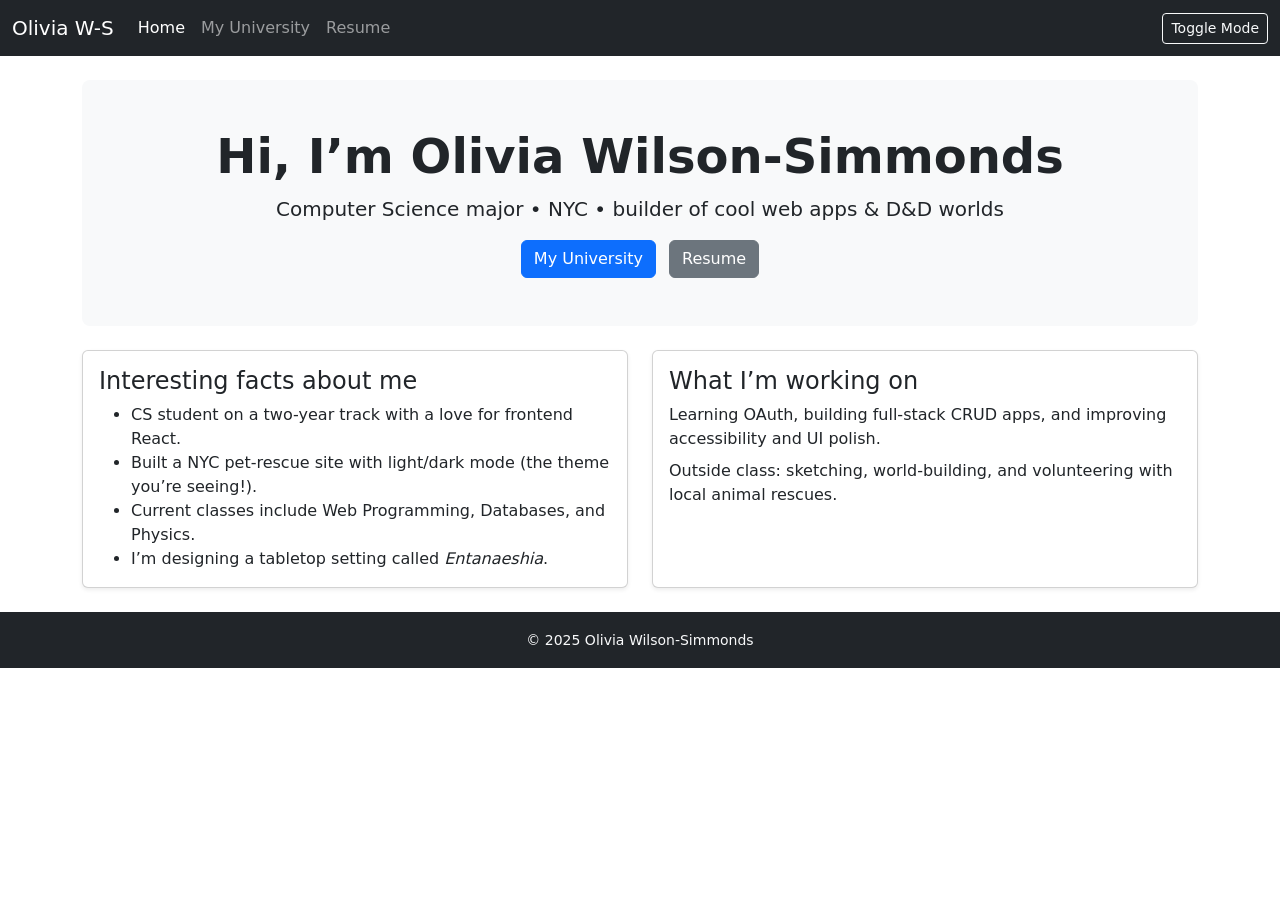
==== index.html @ 8d7350d3 "Commit 1 for layout" ====
<!DOCTYPE html>
<html lang="en">
<head>
  <meta charset="utf-8"/>
  <meta name="viewport" content="width=device-width, initial-scale=1.0"/>
  <title>Olivia Wilson-Simmonds — Home</title>
  <link href="https://cdn.jsdelivr.net/npm/bootstrap@5.3.2/dist/css/bootstrap.min.css" rel="stylesheet"/>
  <link href="theme.css" rel="stylesheet"/>
</head>
<body>
  <nav class="navbar navbar-expand-lg navbar-dark bg-dark mb-4">
    <div class="container-fluid">
      <a class="navbar-brand" href="index.html">Olivia W-S</a>
      <button class="navbar-toggler" type="button" data-bs-toggle="collapse" data-bs-target="#navbarNav">
        <span class="navbar-toggler-icon"></span>
      </button>
      <div class="collapse navbar-collapse" id="navbarNav">
        <ul class="navbar-nav me-auto">
          <li class="nav-item"><a class="nav-link active" href="index.html">Home</a></li>
          <li class="nav-item"><a class="nav-link" href="myUniversity.html">My University</a></li>
          <li class="nav-item"><a class="nav-link" href="resume.html">Resume</a></li>
        </ul>
        <button id="themeToggle" class="btn btn-outline-light btn-sm">Toggle Mode</button>
      </div>
    </div>
  </nav>

  <main class="container">
    <header class="p-5 text-center rounded-3 mb-4 bg-light">
      <h1 class="display-5 fw-bold">Hi, I’m Olivia Wilson-Simmonds</h1>
      <p class="fs-5">Computer Science major • NYC • builder of cool web apps & D&D worlds</p>
      <div class="mt-3">
        <a class="btn btn-primary me-2" href="myUniversity.html">My University</a>
        <a class="btn btn-secondary" href="resume.html">Resume</a>
      </div>
    </header>

    <section class="row g-4">
      <div class="col-md-6">
        <div class="card shadow-sm h-100">
          <div class="card-body">
            <h2 class="h4">Interesting facts about me</h2>
            <ul class="mb-0">
              <li>CS student on a two-year track with a love for frontend React.</li>
              <li>Built a NYC pet-rescue site with light/dark mode (the theme you’re seeing!).</li>
              <li>Current classes include Web Programming, Databases, and Physics.</li>
              <li>I’m designing a tabletop setting called <em>Entanaeshia</em>.</li>
            </ul>
          </div>
        </div>
      </div>

      <div class="col-md-6">
        <div class="card shadow-sm h-100">
          <div class="card-body">
            <h2 class="h4">What I’m working on</h2>
            <p class="mb-2">Learning OAuth, building full-stack CRUD apps, and improving accessibility and UI polish.</p>
            <p class="mb-0">Outside class: sketching, world-building, and volunteering with local animal rescues.</p>
          </div>
        </div>
      </div>
    </section>
  </main>

  <footer class="bg-dark text-light text-center py-3 mt-4">
    <small>&copy; 2025 Olivia Wilson-Simmonds</small>
  </footer>

  <script src="https://cdn.jsdelivr.net/npm/bootstrap@5.3.2/dist/js/bootstrap.bundle.min.js"></script>
  <script src="theme.js"></script>
</body>
</html>
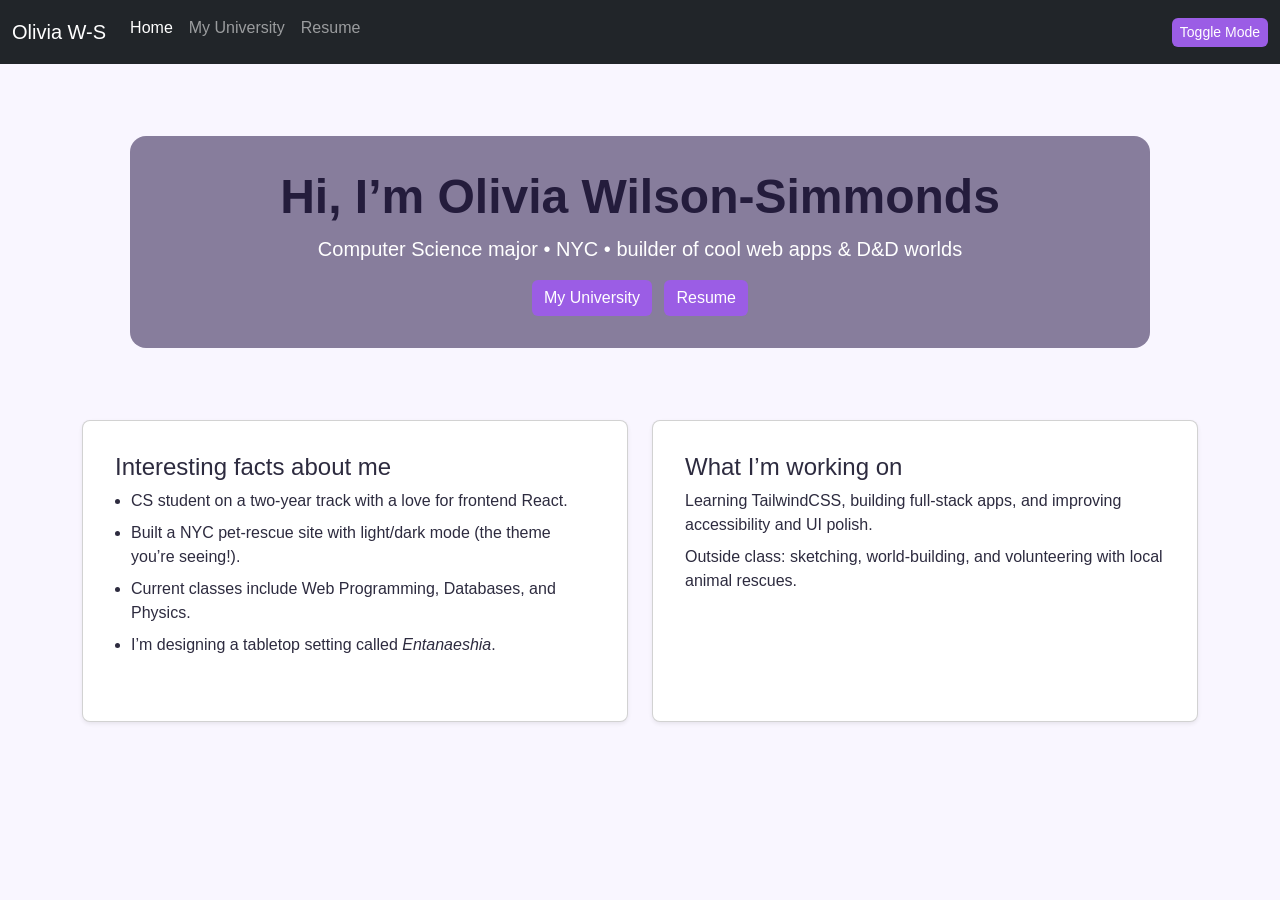
==== commit 697b2a21: "Final commit to the project hopefully" ====
--- a/index.html
+++ b/index.html
@@ -26,14 +26,23 @@
   </nav>
 
   <main class="container">
-    <header class="p-5 text-center rounded-3 mb-4 bg-light">
-      <h1 class="display-5 fw-bold">Hi, I’m Olivia Wilson-Simmonds</h1>
-      <p class="fs-5">Computer Science major • NYC • builder of cool web apps & D&D worlds</p>
-      <div class="mt-3">
-        <a class="btn btn-primary me-2" href="myUniversity.html">My University</a>
-        <a class="btn btn-secondary" href="resume.html">Resume</a>
+    <div class="p-5 text-center rounded-3 mb-4 hero-block"
+      style="
+        background-image: url('https://i.imgur.com/jUz4cRM.jpeg');
+        background-size: cover;
+        background-position: center;
+        color: white;
+      ">
+      <div style="background-color: rgba(60, 45, 90, 0.6); padding: 2rem; border-radius: 1rem;">
+        <h1 class="display-5 fw-bold">Hi, I’m Olivia Wilson-Simmonds</h1>
+        <p class="fs-5">Computer Science major • NYC • builder of cool web apps & D&D worlds</p>
+        <div class="mt-3">
+          <a class="btn btn-primary me-2" href="myUniversity.html">My University</a>
+          <a class="btn btn-secondary" href="resume.html">Resume</a>
+        </div>
       </div>
-    </header>
+    </div>
+
 
     <section class="row g-4">
       <div class="col-md-6">
@@ -54,7 +63,7 @@
         <div class="card shadow-sm h-100">
           <div class="card-body">
             <h2 class="h4">What I’m working on</h2>
-            <p class="mb-2">Learning OAuth, building full-stack CRUD apps, and improving accessibility and UI polish.</p>
+            <p class="mb-2">Learning TailwindCSS, building full-stack apps, and improving accessibility and UI polish.</p>
             <p class="mb-0">Outside class: sketching, world-building, and volunteering with local animal rescues.</p>
           </div>
         </div>
@@ -62,11 +71,9 @@
     </section>
   </main>
 
-  <footer class="bg-dark text-light text-center py-3 mt-4">
-    <small>&copy; 2025 Olivia Wilson-Simmonds</small>
-  </footer>
 
   <script src="https://cdn.jsdelivr.net/npm/bootstrap@5.3.2/dist/js/bootstrap.bundle.min.js"></script>
   <script src="theme.js"></script>
+
 </body>
 </html>
--- a/theme.css
+++ b/theme.css
@@ -0,0 +1,128 @@
+html, body {
+  transition: background-color 0.3s ease, color 0.3s ease;
+}
+
+:root {
+  --bg-color: #f9f6ff;
+  --text-color: #2d2b3f;
+  --card-bg: #ffffff;
+  --card-text: #2d2b3f;
+  --heading-color: #241c3c;
+  --accent-color: #9b5de5;       /* bright violet accent */
+  --button-color: #9b5de5;       /* purple buttons */
+  --button-text: #ffffff;
+  --link-color: #7c3aed;         /* lavender-purple links */
+}
+
+.dark-mode {
+  --bg-color: #1b152b;
+  --text-color: #e6dcff;
+  --card-bg: #2a2140;
+  --card-text: #e6dcff;
+  --heading-color: #ffffff;
+  --accent-color: #c77dff;       /* lighter purple accent */
+  --button-color: #c77dff;
+  --button-text: #1b152b;
+  --link-color: #b794f4;
+}
+
+body {
+  background-color: var(--bg-color);
+  color: var(--text-color);
+  font-family: 'Segoe UI', Tahoma, Geneva, Verdana, sans-serif;
+  transition: background-color 0.3s ease, color 0.3s ease;
+}
+
+h1, h2, h3 {
+  color: var(--heading-color);
+}
+
+a {
+  color: var(--link-color);
+}
+
+.card, .location-card {
+  background-color: var(--card-bg);
+  color: var(--card-text);
+  border-radius: 8px;
+  box-shadow: 0 2px 8px rgba(0, 0, 0, 0.05);
+  padding: 1rem;
+  margin-bottom: 1.5rem;
+}
+
+button,
+.btn {
+  background-color: var(--button-color);
+  color: var(--button-text);
+  border: none;
+  border-radius: 6px;
+  transition: opacity 0.2s ease;
+}
+
+button:hover,
+.btn:hover {
+  opacity: 0.9;
+}
+
+/* === Resume Page Styling === */
+
+.resume-header {
+  text-align: center;
+  margin-bottom: 2rem;
+}
+
+.resume-header h1 {
+  font-weight: 700;
+  color: var(--accent-color);
+}
+
+.resume-header p {
+  font-size: 1.1rem;
+  color: var(--text-color);
+}
+
+.resume-links a {
+  color: var(--link-color);
+  text-decoration: none;
+  margin: 0 0.5rem;
+}
+
+.resume-links a:hover {
+  text-decoration: underline;
+}
+
+.section-title {
+  font-weight: 600;
+  color: var(--accent-color);
+  border-bottom: 2px solid var(--accent-color);
+  margin-top: 2rem;
+  margin-bottom: 1rem;
+  padding-bottom: 0.25rem;
+}
+
+.resume-item {
+  margin-bottom: 1rem;
+}
+
+.resume-item strong {
+  color: var(--heading-color);
+}
+
+.resume-date {
+  float: right;
+  font-style: italic;
+  color: var(--text-color);
+}
+
+ul {
+  padding-left: 1rem;
+}
+
+ul li {
+  margin-bottom: 0.5rem;
+}
+
+footer {
+  background-color: var(--accent-color);
+  color: var(--button-text);
+}
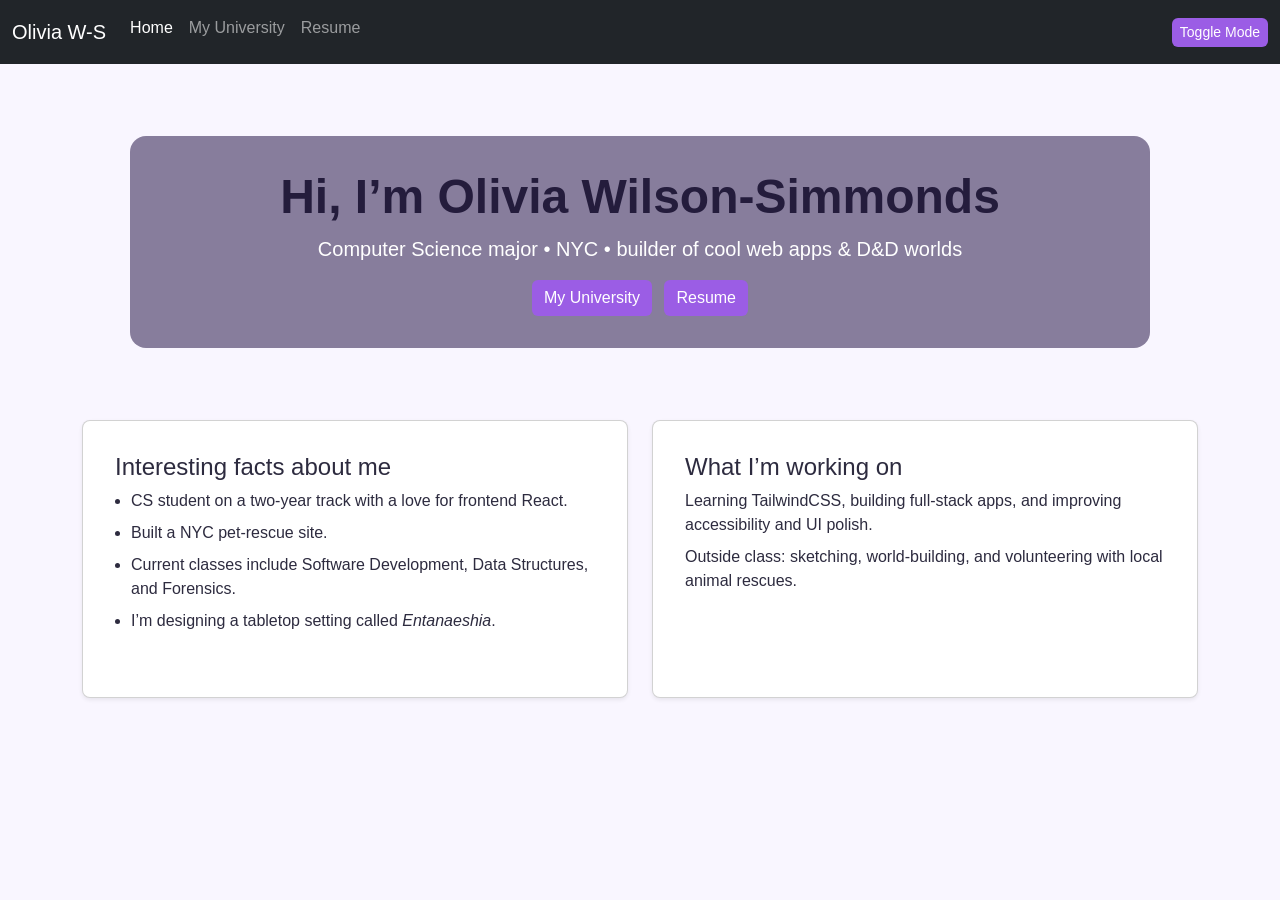
==== commit fa58e153: "Final commit to the project hopefully again" ====
--- a/index.html
+++ b/index.html
@@ -51,8 +51,8 @@
             <h2 class="h4">Interesting facts about me</h2>
             <ul class="mb-0">
               <li>CS student on a two-year track with a love for frontend React.</li>
-              <li>Built a NYC pet-rescue site with light/dark mode (the theme you’re seeing!).</li>
-              <li>Current classes include Web Programming, Databases, and Physics.</li>
+              <li>Built a NYC pet-rescue site.</li>
+              <li>Current classes include Software Development, Data Structures, and Forensics.</li>
               <li>I’m designing a tabletop setting called <em>Entanaeshia</em>.</li>
             </ul>
           </div>
